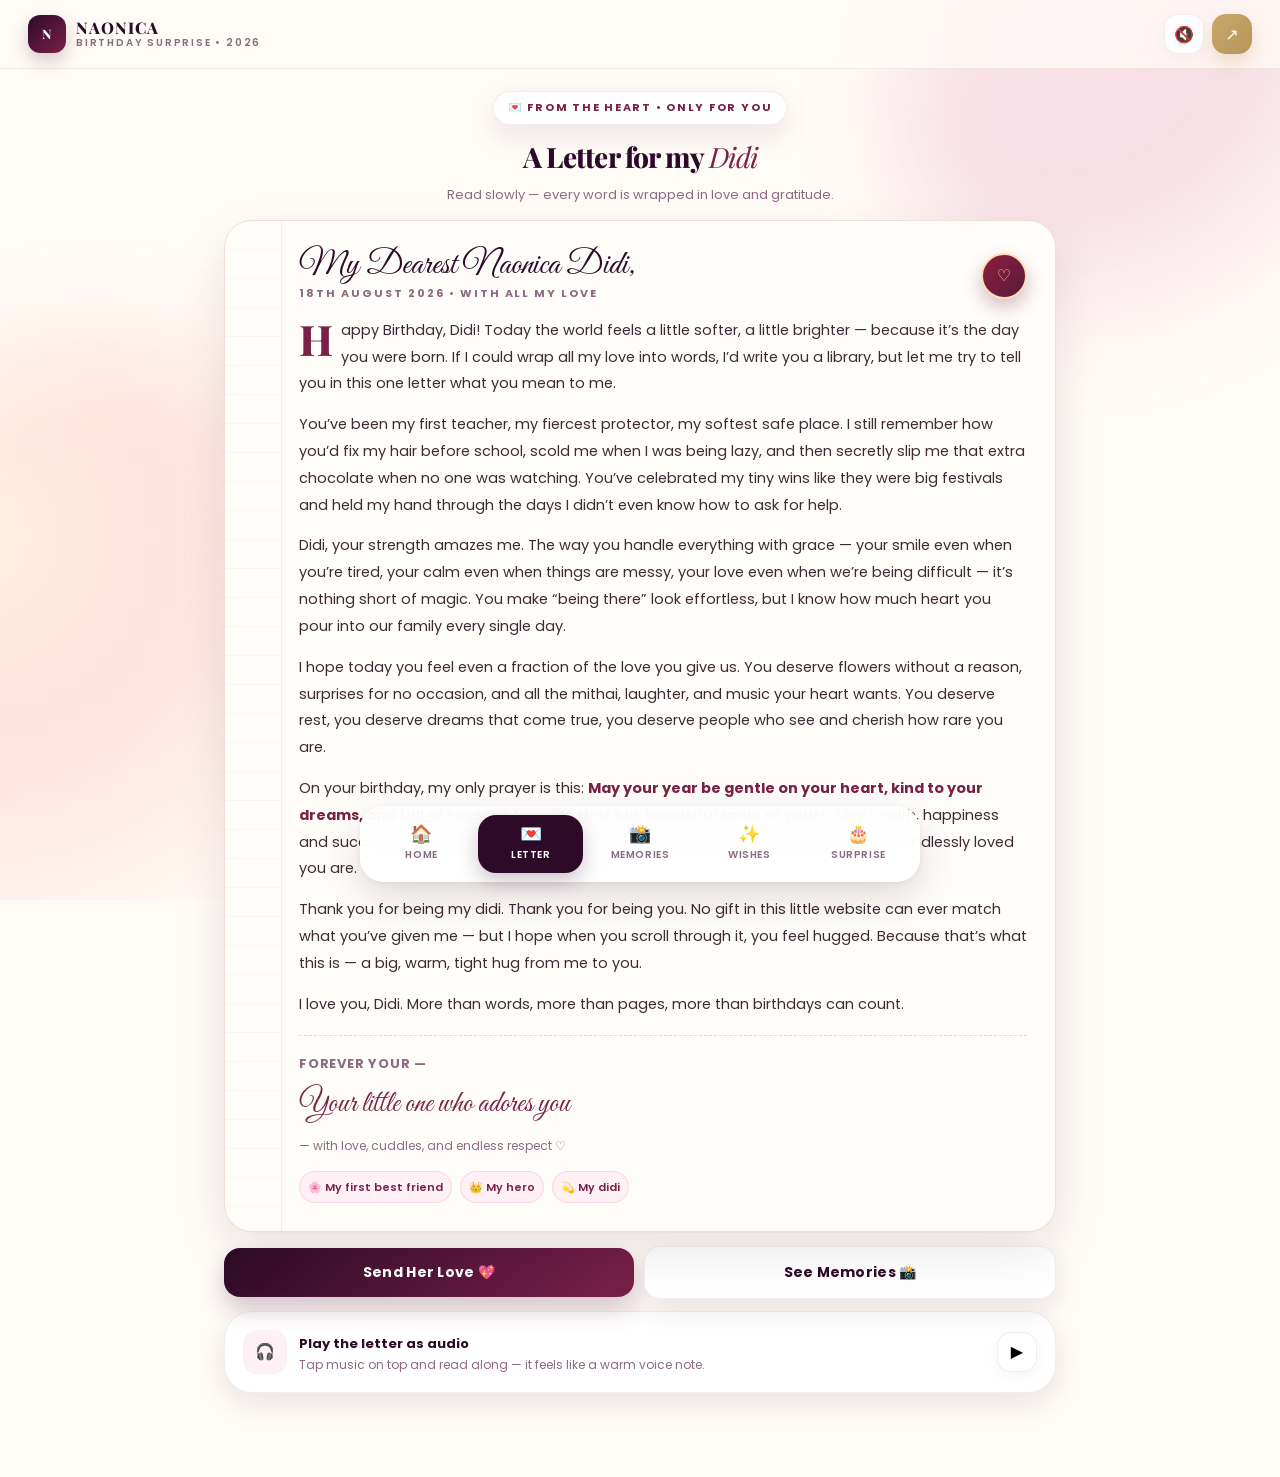
==== letter.html @ 91dc1b36 "feat: build premium multipage mobile birthday site for Naonica Didi - Home with hero, countdown, bal" ====
<!doctype html>
<html lang="en">
<head>
<meta charset="utf-8">
<meta name="viewport" content="width=device-width, initial-scale=1">
<title>Letter for Naonica Didi 💌 — Happy Birthday</title>
<meta name="theme-color" content="#2D0B28">
<link rel="stylesheet" href="css/style.css">
</head>
<body>
<div class="bg-ornament"><div class="bg-blob b1"></div><div class="bg-blob b2"></div></div>
<canvas id="confetti"></canvas>
<header class="topbar">
  <a href="index.html" class="brand">
    <div class="brand-mark">N</div>
    <div class="brand-text"><strong>NAONICA</strong><span>Birthday Surprise • 2026</span></div>
  </a>
  <div class="top-actions">
    <button class="icon-btn" id="musicBtn" aria-label="Toggle music">🔇</button>
    <button class="icon-btn gold" id="shareBtn">↗</button>
  </div>
</header>
<audio id="bgAudio" loop preload="none" src="https://cdn.pixabay.com/download/audio/2022/03/24/audio_0d38a2a75d.mp3?filename=happy-birthday-108323.mp3"></audio>

<main class="container">
  <section class="section" style="padding-bottom:6px">
    <div class="section-head" style="margin-bottom:14px">
      <div class="hero-badge" style="margin-bottom:10px">💌 From the heart • Only for you</div>
      <h2>A Letter for my <em>Didi</em></h2>
      <p>Read slowly — every word is wrapped in love and gratitude.</p>
    </div>

    <div class="letter-paper reveal">
      <div class="letter-inner">
        <div class="letter-top">
          <div>
            <div class="letter-title">My Dearest Naonica Didi,</div>
            <div class="letter-subtitle">18th August 2026 • With all my love</div>
          </div>
          <div class="seal">♡</div>
        </div>

        <div class="letter-body">
          <p><span class="dropcap">H</span>appy Birthday, Didi! Today the world feels a little softer, a little brighter — because it’s the day you were born. If I could wrap all my love into words, I’d write you a library, but let me try to tell you in this one letter what you mean to me.</p>

          <p>You’ve been my first teacher, my fiercest protector, my softest safe place. I still remember how you’d fix my hair before school, scold me when I was being lazy, and then secretly slip me that extra chocolate when no one was watching. You’ve celebrated my tiny wins like they were big festivals and held my hand through the days I didn’t even know how to ask for help.</p>

          <p>Didi, your strength amazes me. The way you handle everything with grace — your smile even when you’re tired, your calm even when things are messy, your love even when we’re being difficult — it’s nothing short of magic. You make “being there” look effortless, but I know how much heart you pour into our family every single day.</p>

          <p>I hope today you feel even a fraction of the love you give us. You deserve flowers without a reason, surprises for no occasion, and all the mithai, laughter, and music your heart wants. You deserve rest, you deserve dreams that come true, you deserve people who see and cherish how rare you are.</p>

          <p>On your birthday, my only prayer is this: <strong style="color:var(--wine)">May your year be gentle on your heart, kind to your dreams, and full of reasons to smile that big, beautiful smile of yours.</strong> May health, happiness and success follow you wherever you go — and may you never forget how deeply, endlessly loved you are.</p>

          <p>Thank you for being my didi. Thank you for being you. No gift in this little website can ever match what you’ve given me — but I hope when you scroll through it, you feel hugged. Because that’s what this is — a big, warm, tight hug from me to you.</p>

          <p style="margin-bottom:0">I love you, Didi. More than words, more than pages, more than birthdays can count.</p>

          <div class="signature">
            <div style="font-size:13px;color:var(--muted);letter-spacing:0.06em;text-transform:uppercase;font-weight:700">Forever your —</div>
            <div class="script">Your little one who adores you</div>
            <small>— with love, cuddles, and endless respect ♡</small>
            <div style="margin-top:12px;display:flex;gap:8px;flex-wrap:wrap">
              <span class="chip">🌸 My first best friend</span>
              <span class="chip">👑 My hero</span>
              <span class="chip">💫 My didi</span>
            </div>
          </div>
        </div>
      </div>
    </div>

    <div class="row" style="margin-top:14px">
      <button class="btn btn-primary" style="flex:1" data-confetti>Send Her Love 💖</button>
      <a href="memories.html" class="btn btn-ghost" style="flex:1">See Memories 📸</a>
    </div>

    <div class="card reveal" style="margin-top:12px;display:flex;gap:12px;align-items:center">
      <div style="width:44px;height:44px;border-radius:14px;background:#FFF0F6;display:grid;place-items:center">🎧</div>
      <div style="flex:1">
        <strong style="font-size:13px;color:var(--plum)">Play the letter as audio</strong>
        <p style="font-size:12px;color:var(--muted)">Tap music on top and read along — it feels like a warm voice note.</p>
      </div>
      <button class="icon-btn" id="musicBtn2">▶</button>
    </div>

  </section>
  <div class="spacer"></div>
</main>

<nav class="bottom-nav">
  <a class="nav-item" href="index.html"><i>🏠</i>Home</a>
  <a class="nav-item active" href="letter.html"><i>💌</i>Letter</a>
  <a class="nav-item" href="memories.html"><i>📸</i>Memories</a>
  <a class="nav-item" href="wishes.html"><i>✨</i>Wishes</a>
  <a class="nav-item" href="surprise.html"><i>🎂</i>Surprise</a>
</nav>

<script src="js/app.js"></script>
<script>
document.getElementById('musicBtn2')?.addEventListener('click',()=> document.getElementById('musicBtn')?.click());
</script>
</body>
</html>
---- css/style.css ----
@import url('https://fonts.googleapis.com/css2?family=Great+Vibes&family=Playfair+Display:ital,wght@0,400;0,600;0,700;0,800;1,400;1,600&family=Poppins:wght@300;400;500;600;700&family=Dancing+Script:wght@500;600;700&display=swap');

:root{
  --plum:#2D0B28;
  --plum2:#4A1942;
  --wine:#7A2148;
  --rose:#E8A0BF;
  --rose2:#F4C2D9;
  --blush:#FFF0F6;
  --cream:#FFFBF7;
  --paper:#FFFDF9;
  --gold:#C9A86A;
  --gold2:#E8C992;
  --gold3:#B8945A;
  --ink:#2B1228;
  --muted:#8B6B84;
  --border:rgba(74,25,66,0.08);
  --shadow:0 20px 60px rgba(45,11,40,0.12);
  --shadow2:0 10px 30px rgba(45,11,40,0.10);
  --radius:28px;
  --radius2:20px;
}
*{box-sizing:border-box;margin:0;padding:0}
html{scroll-behavior:smooth}
body{
  font-family:'Poppins',system-ui,-apple-system,sans-serif;
  background: var(--cream);
  color:var(--ink);
  -webkit-font-smoothing:antialiased;
  overflow-x:hidden;
  line-height:1.6;
}
a{text-decoration:none;color:inherit}
img{max-width:100%;display:block}
button{font-family:inherit}

/* Background ornaments */
.bg-ornament{position:fixed;inset:0;pointer-events:none;z-index:-1;overflow:hidden}
.bg-blob{position:absolute;border-radius:50%;filter:blur(50px);opacity:0.35}
.bg-blob.b1{width:520px;height:520px;background:radial-gradient(circle at 30% 30%, #F4C2D9 0%, #E8A0BF 40%, transparent 70%);top:-160px;right:-140px}
.bg-blob.b2{width:640px;height:640px;background:radial-gradient(circle at 30% 30%, #FFDAB9 0%, #FFB5A7 35%, transparent 70%);left:-220px;top:38%}
.bg-blob.b3{width:560px;height:560px;background:radial-gradient(circle at 30% 30%, #E8C992 0%, #C9A86A 30%, transparent 70%);right:-180px;bottom:-120px;opacity:0.18}

/* Header */
.topbar{
  position:sticky;top:0;z-index:40;
  backdrop-filter:blur(16px) saturate(180%);
  background:rgba(255,251,247,0.78);
  border-bottom:1px solid var(--border);
  padding:12px 16px;
  display:flex;align-items:center;justify-content:space-between;
}
.topbar .brand{
  display:flex;align-items:center;gap:10px;
}
.brand-mark{
  width:38px;height:38px;border-radius:12px;
  background:linear-gradient(135deg,var(--plum) 0%, var(--wine) 100%);
  display:grid;place-items:center;
  color:white;font-family:'Playfair Display',serif;font-weight:800;letter-spacing:0.04em;
  box-shadow:0 8px 18px rgba(74,25,66,0.22);
  font-size:13px;
}
.brand-text{line-height:1}
.brand-text strong{font-family:'Playfair Display',serif;font-weight:800;font-size:16px;letter-spacing:0.06em;color:var(--plum)}
.brand-text span{display:block;font-size:10px;letter-spacing:0.18em;text-transform:uppercase;color:var(--muted);font-weight:600;margin-top:1px}
.top-actions{display:flex;align-items:center;gap:8px}
.icon-btn{
  width:40px;height:40px;border-radius:14px;border:1px solid var(--border);
  background:rgba(255,255,255,0.9);display:grid;place-items:center;
  cursor:pointer;transition:.2s;box-shadow:0 4px 14px rgba(0,0,0,0.04);
  font-size:16px;
}
.icon-btn:active{transform:scale(0.95)}
.icon-btn.gold{background:linear-gradient(135deg,var(--gold) 0%, var(--gold3) 100%);color:white;border:none;box-shadow:0 8px 18px rgba(201,168,106,0.35)}

/* Bottom Nav (mobile first) */
.bottom-nav{
  position:fixed;left:12px;right:12px;bottom:12px;z-index:45;
  background:rgba(255,255,255,0.94);
  backdrop-filter:blur(20px) saturate(180%);
  border:1px solid rgba(255,255,255,0.9);
  box-shadow:0 16px 40px rgba(45,11,40,0.14), 0 2px 8px rgba(0,0,0,0.06);
  border-radius:24px;
  padding:8px 8px;
  display:flex;justify-content:space-between;gap:4px;
}
.nav-item{
  flex:1;display:flex;flex-direction:column;align-items:center;gap:4px;
  padding:10px 6px;border-radius:18px;
  color:var(--muted);font-size:10px;font-weight:600;letter-spacing:0.06em;text-transform:uppercase;
  transition:.2s;position:relative;
}
.nav-item i{font-style:normal;font-size:18px;line-height:1}
.nav-item.active{
  background:var(--plum);
  color:white;
  box-shadow:0 8px 20px rgba(45,11,40,0.24);
}
.nav-item.active::after{display:none}
@media(min-width:768px){
  .bottom-nav{left:50%;right:auto;transform:translateX(-50%);width:560px;bottom:18px}
  .topbar{padding:14px 28px}
}

/* Containers */
.container{max-width:720px;margin:0 auto;padding:0 16px}
@media(min-width:768px){.container{max-width:760px;padding:0 24px}}
@media(min-width:1024px){.container{max-width:880px}}

/* Hero */
.hero{padding:18px 0 28px;text-align:center;position:relative}
.hero-badge{
  display:inline-flex;align-items:center;gap:8px;
  background:white;border:1px solid var(--border);
  padding:7px 14px;border-radius:100px;
  font-size:11px;letter-spacing:0.16em;text-transform:uppercase;font-weight:700;color:var(--wine);
  box-shadow:var(--shadow2);
}
.hero-badge dot{width:7px;height:7px;background:#FF5A7A;border-radius:50%;display:inline-block;box-shadow:0 0 10px #FF5A7A;animation:pulse 1.6s infinite}
@keyframes pulse{0%,100%{transform:scale(1);opacity:1}50%{transform:scale(1.3);opacity:0.7}}
.hero-title{
  font-family:'Great Vibes',cursive;
  font-size:54px;line-height:0.95;
  color:var(--plum);
  margin:18px 0 6px;
  font-weight:400;
}
.hero-name{
  font-family:'Playfair Display',serif;
  font-size:42px;line-height:0.9;letter-spacing:0.08em;
  font-weight:800;
  background:linear-gradient(135deg,var(--plum) 0%, var(--wine) 30%, var(--gold) 100%);
  -webkit-background-clip:text;-webkit-text-fill-color:transparent;
  background-clip:text;
  margin-bottom:12px;
}
.hero-sub{
  font-size:15px;color:var(--muted);max-width:420px;margin:0 auto;line-height:1.6;
}
.hero-sub strong{color:var(--plum2);font-weight:600}
.hero-visual{
  position:relative;margin:22px auto 18px;
  width:min(360px, 92vw);height:360px;
}
.hero-card{
  position:absolute;inset:0;
  background:linear-gradient(180deg, #FFFDF9 0%, #FFF0F6 100%);
  border-radius:36px;
  border:1px solid rgba(255,255,255,0.9);
  box-shadow:var(--shadow);
  overflow:hidden;
  padding:18px;
  display:flex;flex-direction:column;
}
.hero-photo{
  flex:1;border-radius:24px;
  background:
    radial-gradient(600px 300px at 30% 10%, rgba(244,194,217,0.8), transparent 60%),
    radial-gradient(500px 300px at 90% 90%, rgba(255,218,185,0.9), transparent 60%),
    linear-gradient(135deg, #2D0B28 0%, #5A1A3A 45%, #8A3A5A 100%);
  position:relative;overflow:hidden;
  display:flex;align-items:center;justify-content:center;
}
.hero-photo::before{
  content:"";position:absolute;inset:0;
  background:radial-gradient(400px 200px at 50% 0%, rgba(255,255,255,0.16), transparent 70%);
}
.photo-placeholder{
  position:relative;z-index:2;text-align:center;color:white;padding:20px;
}
.photo-placeholder .script{font-family:'Great Vibes',cursive;font-size:38px;line-height:1;opacity:0.95}
.photo-placeholder .name{font-family:'Playfair Display',serif;font-weight:800;letter-spacing:0.18em;font-size:22px;margin-top:6px}
.photo-placeholder .tag{margin-top:10px;display:inline-block;background:rgba(255,255,255,0.14);backdrop-filter:blur(8px);border:1px solid rgba(255,255,255,0.18);padding:6px 12px;border-radius:100px;font-size:10px;letter-spacing:0.14em;text-transform:uppercase;font-weight:600}
.floating{position:absolute;z-index:3;background:white;border-radius:16px;padding:10px 12px;box-shadow:0 12px 30px rgba(45,11,40,0.12);display:flex;align-items:center;gap:10px;border:1px solid var(--border)}
.floating.f1{left:10px;top:18px;transform:rotate(-2deg)}
.floating.f2{right:10px;bottom:22px;transform:rotate(1.5deg)}
.floating .emoji{width:36px;height:36px;border-radius:12px;display:grid;place-items:center;font-size:18px}
.floating.f1 .emoji{background:#FFF0F6}
.floating.f2 .emoji{background:#FFF8E6}
.floating strong{font-size:12px;line-height:1;display:block;color:var(--plum)}
.floating span{font-size:11px;color:var(--muted);line-height:1}
.balloons{position:absolute;inset:0;pointer-events:none;overflow:visible}
.balloon{position:absolute;width:34px;height:42px;border-radius:50% 50% 50% 50% / 60% 60% 40% 40%;opacity:0.9}
.balloon::after{content:"";position:absolute;left:50%;bottom:-14px;width:1px;height:18px;background:rgba(0,0,0,0.15);transform:translateX(-50%)}
.balloon.b1{background:linear-gradient(180deg,#FF8FA3 0%, #FF5A7A 100%);left:6%;top:8%;animation:float 4s ease-in-out infinite}
.balloon.b2{background:linear-gradient(180deg,#FFD27A 0%, #FFB020 100%);right:8%;top:14%;animation:float 4.6s ease-in-out infinite .4s}
.balloon.b3{background:linear-gradient(180deg,#A8E6CF 0%, #5BC0A8 100%);left:14%;bottom:6%;width:28px;height:36px;animation:float 5s ease-in-out infinite .8s}
.balloon.b4{background:linear-gradient(180deg,#C9A6FF 0%, #9A6DFF 100%);right:18%;bottom:10%;width:26px;height:34px;animation:float 4.2s ease-in-out infinite 1s}
@keyframes float{0%,100%{transform:translateY(0) rotate(-1deg)}50%{transform:translateY(-12px) rotate(1deg)}}

/* Buttons */
.btn{
  display:inline-flex;align-items:center;justify-content:center;gap:10px;
  padding:14px 22px;border-radius:16px;
  font-weight:700;font-size:14px;letter-spacing:0.02em;
  border:none;cursor:pointer;transition:.2s;
  text-align:center;
}
.btn-primary{
  background:linear-gradient(135deg,var(--plum) 0%, var(--wine) 100%);
  color:white;box-shadow:0 12px 24px rgba(74,25,66,0.24);
}
.btn-primary:active{transform:scale(0.97)}
.btn-gold{
  background:linear-gradient(135deg,var(--gold) 0%, var(--gold3) 100%);
  color:white;box-shadow:0 12px 24px rgba(201,168,106,0.32);
}
.btn-ghost{
  background:white;color:var(--plum);border:1px solid var(--border);box-shadow:var(--shadow2);
}
.btn-block{width:100%}
.btn-lg{padding:16px 26px;font-size:15px;border-radius:18px}

/* Cards & Sections */
.section{padding:22px 0}
.section-head{text-align:center;margin-bottom:18px}
.section-head h2{font-family:'Playfair Display',serif;font-size:28px;font-weight:800;color:var(--plum);letter-spacing:-0.02em}
.section-head h2 em{font-weight:400;font-style:italic;color:var(--wine)}
.section-head p{color:var(--muted);font-size:13px;margin-top:6px;max-width:420px;margin-left:auto;margin-right:auto}
.card{
  background:white;border:1px solid var(--border);
  border-radius:var(--radius);box-shadow:var(--shadow2);
  padding:18px;
}
.card-cream{background:linear-gradient(180deg, #FFFFFF 0%, #FFF8F0 100%)}
.quick-grid{display:grid;grid-template-columns:1fr 1fr;gap:12px;margin-top:16px}
.quick-card{
  background:white;border:1px solid var(--border);border-radius:20px;padding:14px;
  box-shadow:var(--shadow2);text-align:left;transition:.2s;
}
.quick-card:active{transform:scale(0.98)}
.quick-card .qc-icon{width:44px;height:44px;border-radius:14px;display:grid;place-items:center;font-size:20px;margin-bottom:10px}
.quick-card h4{font-size:13px;font-weight:700;color:var(--plum);line-height:1.2}
.quick-card p{font-size:11px;color:var(--muted);margin-top:4px;line-height:1.5}
@media(min-width:768px){.quick-grid{grid-template-columns:repeat(4,1fr)}}

/* Countdown */
.countdown{display:grid;grid-template-columns:repeat(4,1fr);gap:10px;margin:16px 0}
.cd-box{background:white;border:1px solid var(--border);border-radius:18px;padding:12px 6px;text-align:center;box-shadow:var(--shadow2)}
.cd-box strong{display:block;font-family:'Playfair Display',serif;font-size:20px;color:var(--plum);line-height:1}
.cd-box span{font-size:10px;letter-spacing:0.14em;text-transform:uppercase;color:var(--muted);font-weight:700}

/* Letter page */
.letter-paper{
  background:var(--paper);
  border-radius:28px;
  border:1px solid #F0DDD6;
  box-shadow:0 20px 50px rgba(45,11,40,0.10), 0 1px 0 rgba(0,0,0,0.02);
  overflow:hidden;position:relative;
}
.letter-paper::before{
  content:"";position:absolute;left:0;top:0;bottom:0;width:56px;
  background:repeating-linear-gradient(180deg, transparent 0 28px, rgba(201,168,106,0.08) 28px 29px);
  border-right:1px solid rgba(201,168,106,0.18);
}
@media(max-width:480px){.letter-paper::before{display:none}}
.letter-inner{padding:22px 18px 22px 22px;position:relative}
@media(min-width:600px){.letter-inner{padding:28px 28px 28px 74px}}
.letter-top{display:flex;align-items:center;justify-content:space-between;gap:12px;margin-bottom:14px}
.seal{width:46px;height:46px;border-radius:50%;background:linear-gradient(135deg,#8B1E3F,#5A1A3A);display:grid;place-items:center;color:#FFDAB9;font-size:16px;box-shadow:0 8px 18px rgba(90,26,58,0.28);border:2px solid #FFDAB9}
.letter-title{font-family:'Great Vibes',cursive;font-size:34px;color:var(--plum);line-height:1}
.letter-subtitle{font-size:11px;letter-spacing:0.18em;text-transform:uppercase;color:var(--muted);font-weight:700;margin-top:2px}
.letter-body{font-size:14.5px;line-height:1.85;color:#3E2A36}
.letter-body p{margin-bottom:14px}
.letter-body .dropcap{font-family:'Playfair Display',serif;font-size:42px;line-height:0.8;float:left;margin:6px 8px 0 0;color:var(--wine);font-weight:800}
.signature{margin-top:18px;padding-top:16px;border-top:1px dashed rgba(201,168,106,0.4)}
.signature .script{font-family:'Great Vibes',cursive;font-size:30px;color:var(--wine)}
.signature small{color:var(--muted);font-size:12px}

/* Gallery */
.masonry{columns:1;column-gap:12px}
@media(min-width:560px){.masonry{columns:2}}
.memory{
  break-inside:avoid;margin-bottom:12px;
  background:white;border-radius:22px;overflow:hidden;
  border:1px solid var(--border);box-shadow:var(--shadow2);
  transition:.2s;
}
.memory:active{transform:scale(0.99)}
.memory-img{
  aspect-ratio:4/3;position:relative;overflow:hidden;
  background:linear-gradient(135deg,#FFF0F6 0%, #FFDAB9 100%);
  display:grid;place-items:center;
}
.memory-img img{width:100%;height:100%;object-fit:cover}
.memory-img .ph{font-size:42px}
.memory-cap{padding:12px 14px}
.memory-cap h4{font-size:13px;font-weight:700;color:var(--plum)}
.memory-cap p{font-size:12px;color:var(--muted);margin-top:3px;line-height:1.5}
.tag-pill{display:inline-block;background:var(--blush);color:var(--wine);font-size:10px;font-weight:700;letter-spacing:0.08em;text-transform:uppercase;padding:4px 8px;border-radius:100px;margin-bottom:8px}
.polaroid{transform:rotate(var(--r,0deg))}

/* Wishes */
.wish-form{
  background:white;border-radius:24px;padding:16px;border:1px solid var(--border);box-shadow:var(--shadow2);
}
.input, .textarea, .select{
  width:100%;padding:13px 14px;border-radius:14px;
  border:1px solid #EADDE6;background:#FFFBF7;
  font-size:14px;color:var(--ink);outline:none;transition:.15s;
}
.input:focus, .textarea:focus, .select:focus{border-color:var(--rose);background:white;box-shadow:0 0 0 4px rgba(232,160,191,0.15)}
.textarea{min-height:92px;resize:vertical}
.wish-list{display:grid;gap:12px;margin-top:14px}
.wish-card{
  background:white;border-radius:20px;padding:14px 14px 14px 16px;
  border:1px solid var(--border);box-shadow:var(--shadow2);
  position:relative;overflow:hidden;
}
.wish-card::before{content:"";position:absolute;left:0;top:0;bottom:0;width:4px;background:var(--gold)}
.wish-head{display:flex;align-items:center;gap:10px;margin-bottom:8px}
.avatar{width:38px;height:38px;border-radius:12px;display:grid;place-items:center;color:white;font-weight:800;font-size:13px;flex:none}
.wish-head strong{font-size:13px;color:var(--plum);line-height:1}
.wish-head span{font-size:11px;color:var(--muted);display:block}
.wish-text{font-size:13px;line-height:1.65;color:#4B3246}
.wish-meta{display:flex;gap:8px;margin-top:10px;flex-wrap:wrap}
.chip{font-size:11px;background:var(--blush);color:var(--wine);padding:5px 8px;border-radius:100px;font-weight:600;border:1px solid rgba(232,160,191,0.3)}

/* Timeline */
.timeline{position:relative;padding-left:18px;margin-top:8px}
.timeline::before{content:"";position:absolute;left:7px;top:8px;bottom:8px;width:2px;background:linear-gradient(180deg, var(--rose) 0%, var(--gold) 100%);border-radius:100px;opacity:0.5}
.tl-item{position:relative;padding:0 0 18px 18px}
.tl-item::before{content:"";position:absolute;left:-4px;top:4px;width:14px;height:14px;background:white;border:3px solid var(--wine);border-radius:50%;box-shadow:0 2px 8px rgba(0,0,0,0.08)}
.tl-card{background:white;border-radius:18px;padding:14px;border:1px solid var(--border);box-shadow:var(--shadow2)}
.tl-card h4{font-size:13px;font-weight:700;color:var(--plum)}
.tl-card p{font-size:12px;color:var(--muted);margin-top:4px;line-height:1.6}
.tl-card .year{font-size:10px;letter-spacing:0.14em;text-transform:uppercase;font-weight:800;color:var(--gold3);margin-bottom:6px;display:block}

/* Cake */
.cake-wrap{
  background:linear-gradient(180deg, #FFFFFF 0%, #FFF0F6 100%);
  border-radius:28px;border:1px solid var(--border);box-shadow:var(--shadow);
  padding:18px;text-align:center;overflow:hidden;position:relative;
}
.cake-stage{
  background:
    radial-gradient(500px 220px at 50% 0%, rgba(244,194,217,0.5), transparent 70%),
    linear-gradient(180deg, #2D0B28 0%, #4A1942 60%, #7A2148 100%);
  border-radius:24px;padding:22px 16px 18px;position:relative;overflow:hidden;
}
.cake-stage::after{content:"";position:absolute;inset:0;background:radial-gradient(600px 300px at 50% -20%, rgba(255,255,255,0.14), transparent 60%);pointer-events:none}
.cake{
  position:relative;z-index:1;width:220px;margin:0 auto;
}
.cake-tier{
  margin:0 auto;background:linear-gradient(180deg,#FFFBF7 0%, #FFF0E0 100%);
  border:1px solid rgba(255,255,255,0.9);
  box-shadow:0 10px 20px rgba(0,0,0,0.18), inset 0 2px 0 rgba(255,255,255,0.9);
  position:relative;
}
.cake-tier.t1{width:92px;height:34px;border-radius:14px 14px 10px 10px;z-index:3}
.cake-tier.t2{width:148px;height:42px;border-radius:16px 16px 12px 12px;margin-top:-6px;z-index:2}
.cake-tier.t3{width:198px;height:54px;border-radius:18px 18px 16px 16px;margin-top:-6px;z-index:1}
.drip{position:absolute;left:8px;right:8px;top:0;height:16px;background:linear-gradient(180deg,#FF8FA3 0%, #FF6B8A 100%);border-radius:0 0 12px 12px;opacity:0.95}
.drip::before,.drip::after{content:"";position:absolute;top:6px;width:14px;height:22px;background:#FF6B8A;border-radius:0 0 10px 10px}
.drip::before{left:22px} .drip::after{right:22px}
.icing-dots{position:absolute;left:0;right:0;top:10px;display:flex;justify-content:space-around;padding:0 12px}
.icing-dots i{width:7px;height:7px;background:white;border-radius:50%;opacity:0.9;box-shadow:0 1px 4px rgba(0,0,0,0.15)}
.candles{display:flex;justify-content:center;gap:14px;position:relative;z-index:4;margin-bottom:6px}
.candle{width:14px;height:38px;background:linear-gradient(180deg,#FFF8E6 0%, #FFDAB9 100%);border-radius:7px 7px 4px 4px;position:relative;border:1px solid rgba(0,0,0,0.06);cursor:pointer;transition:.2s}
.candle::before{content:"";position:absolute;left:50%;top:-8px;width:2px;height:10px;background:#3A2A1A;transform:translateX(-50%);border-radius:100px}
.flame{
  position:absolute;left:50%;top:-22px;transform:translateX(-50%);
  width:14px;height:18px;background:radial-gradient(circle at 50% 70%, #FFF6A0 0%, #FFC93A 45%, #FF6B1A 78%, transparent 78%);
  border-radius:50% 50% 50% 50% / 60% 60% 40% 40%;
  box-shadow:0 0 16px rgba(255,180,40,0.8), 0 0 30px rgba(255,120,20,0.45);
  animation:flicker .18s infinite alternate;
  transition:.3s;
}
.candle.off .flame{opacity:0;transform:translateX(-50%) scale(0.2);filter:blur(1px)}
.candle.off{filter:saturate(0.7) brightness(0.95)}
@keyframes flicker{0%{transform:translateX(-50%) scale(1) rotate(-1deg)}100%{transform:translateX(-50%) scale(1.06) rotate(1deg)}}
.plate{width:236px;height:14px;background:linear-gradient(180deg, #FFFDF9 0%, #EADFCF 100%);border-radius:0 0 18px 18px;margin:0 auto;box-shadow:0 8px 18px rgba(0,0,0,0.18);border:1px solid rgba(0,0,0,0.06)}
.cake-actions{display:flex;gap:10px;justify-content:center;margin-top:16px;flex-wrap:wrap}
.hint{font-size:11px;letter-spacing:0.08em;text-transform:uppercase;font-weight:700;color:rgba(255,255,255,0.78);margin-top:10px}

/* Confetti canvas */
#confetti{position:fixed;inset:0;pointer-events:none;z-index:60}

/* Toast */
.toast{
  position:fixed;left:50%;bottom:84px;transform:translateX(-50%) translateY(12px);
  background:var(--plum);color:white;padding:12px 16px;border-radius:14px;
  font-size:13px;font-weight:600;box-shadow:0 12px 30px rgba(0,0,0,0.18);
  opacity:0;pointer-events:none;transition:.25s;z-index:70;white-space:nowrap;
  display:flex;align-items:center;gap:8px;
}
.toast.show{opacity:1;transform:translateX(-50%) translateY(0)}

/* Lightbox */
.lightbox{position:fixed;inset:0;z-index:80;background:rgba(20,8,18,0.72);backdrop-filter:blur(10px);display:none;align-items:center;justify-content:center;padding:18px}
.lightbox.open{display:flex}
.lightbox-card{background:white;border-radius:24px;overflow:hidden;max-width:520px;width:100%;box-shadow:0 30px 80px rgba(0,0,0,0.35)}
.lightbox-card img{width:100%;aspect-ratio:4/3;object-fit:cover}
.lightbox-cap{padding:16px}
.lightbox-cap h4{font-family:'Playfair Display',serif;font-size:18px;color:var(--plum)}
.lightbox-cap p{font-size:13px;color:var(--muted);margin-top:4px}

/* Utilities */
.muted{color:var(--muted)}
.center{text-align:center}
.stack{display:grid;gap:12px}
.row{display:flex;gap:10px;align-items:center}
.divider{height:1px;background:var(--border);margin:16px 0}
.badge-gold{display:inline-flex;align-items:center;gap:6px;background:linear-gradient(135deg,var(--gold) 0%, var(--gold3) 100%);color:white;padding:6px 10px;border-radius:100px;font-size:11px;font-weight:700;letter-spacing:0.06em}
.shimmer{
  position:relative;overflow:hidden;
}
.shimmer::after{
  content:"";position:absolute;inset:0;
  background:linear-gradient(110deg, transparent 20%, rgba(255,255,255,0.55) 40%, transparent 60%);
  transform:translateX(-100%);animation:shimmer 2.4s infinite;
}
@keyframes shimmer{100%{transform:translateX(100%)}}
.reveal{opacity:0;transform:translateY(14px);transition:.6s cubic-bezier(.2,.8,.2,1)}
.reveal.in{opacity:1;transform:none}
.spacer{height:84px}
@media(min-width:768px){.spacer{height:78px}}

/* Surprise reveal */
.reveal-box{
  background:white;border-radius:24px;padding:20px;border:1px solid var(--border);box-shadow:var(--shadow2);text-align:center;
}
.big-emoji{font-size:44px;line-height:1}
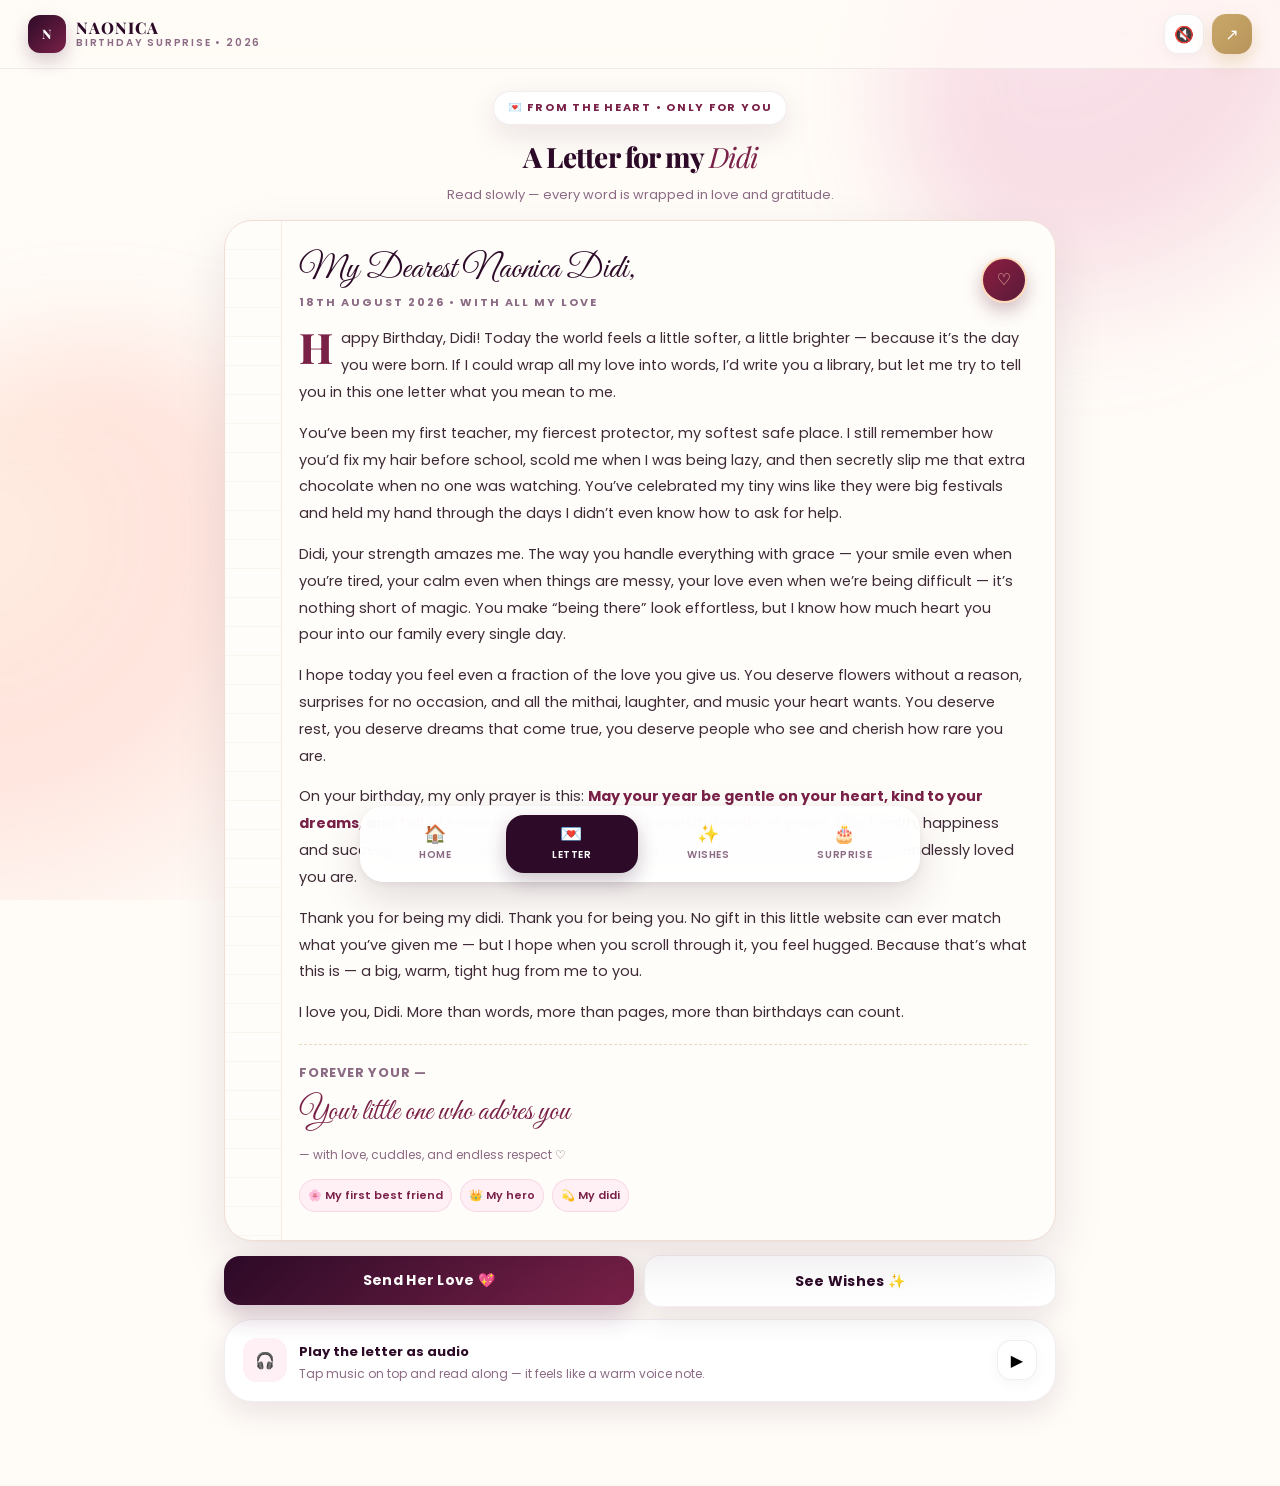
==== commit 2d1d97be: "Remove memories section Co-authored-by: arena-agent <297053741+arena-agent@users.noreply.github.com>" ====
--- a/letter.html
+++ b/letter.html
@@ -71,7 +71,7 @@
 
     <div class="row" style="margin-top:14px">
       <button class="btn btn-primary" style="flex:1" data-confetti>Send Her Love 💖</button>
-      <a href="memories.html" class="btn btn-ghost" style="flex:1">See Memories 📸</a>
+      <a href="wishes.html" class="btn btn-ghost" style="flex:1">See Wishes ✨</a>
     </div>
 
     <div class="card reveal" style="margin-top:12px;display:flex;gap:12px;align-items:center">
@@ -90,7 +90,6 @@
 <nav class="bottom-nav">
   <a class="nav-item" href="index.html"><i>🏠</i>Home</a>
   <a class="nav-item active" href="letter.html"><i>💌</i>Letter</a>
-  <a class="nav-item" href="memories.html"><i>📸</i>Memories</a>
   <a class="nav-item" href="wishes.html"><i>✨</i>Wishes</a>
   <a class="nav-item" href="surprise.html"><i>🎂</i>Surprise</a>
 </nav>
--- a/css/style.css
+++ b/css/style.css
@@ -121,11 +121,13 @@
 @keyframes pulse{0%,100%{transform:scale(1);opacity:1}50%{transform:scale(1.3);opacity:0.7}}
 .hero-title{
   font-family:'Great Vibes',cursive;
-  font-size:54px;line-height:0.95;
+  font-size:42px;line-height:1.2;
   color:var(--plum);
-  margin:18px 0 6px;
+  margin:16px 0 10px;
   font-weight:400;
 }
+@media(min-width:380px){.hero-title{font-size:48px}}
+@media(min-width:480px){.hero-title{font-size:54px;line-height:1.1}}
 .hero-name{
   font-family:'Playfair Display',serif;
   font-size:42px;line-height:0.9;letter-spacing:0.08em;
@@ -167,14 +169,24 @@
   background:radial-gradient(400px 200px at 50% 0%, rgba(255,255,255,0.16), transparent 70%);
 }
 .photo-placeholder{
-  position:relative;z-index:2;text-align:center;color:white;padding:20px;
+  position:relative;z-index:2;text-align:center;color:white;padding:64px 22px 20px;
 }
 .photo-placeholder .script{font-family:'Great Vibes',cursive;font-size:38px;line-height:1;opacity:0.95}
+.photo-quote{margin-top:14px;font-size:12px;opacity:0.85;line-height:1.5}
+@media(max-width:374px){
+  .photo-placeholder{padding:28px 12px 16px}
+  .photo-placeholder .script{font-size:30px}
+  .photo-quote{font-size:11.5px}
+}
 .photo-placeholder .name{font-family:'Playfair Display',serif;font-weight:800;letter-spacing:0.18em;font-size:22px;margin-top:6px}
 .photo-placeholder .tag{margin-top:10px;display:inline-block;background:rgba(255,255,255,0.14);backdrop-filter:blur(8px);border:1px solid rgba(255,255,255,0.18);padding:6px 12px;border-radius:100px;font-size:10px;letter-spacing:0.14em;text-transform:uppercase;font-weight:600}
 .floating{position:absolute;z-index:3;background:white;border-radius:16px;padding:10px 12px;box-shadow:0 12px 30px rgba(45,11,40,0.12);display:flex;align-items:center;gap:10px;border:1px solid var(--border)}
-.floating.f1{left:10px;top:18px;transform:rotate(-2deg)}
-.floating.f2{right:10px;bottom:22px;transform:rotate(1.5deg)}
+.floating.f1{left:-8px;top:-14px;transform:rotate(-2deg)}
+.floating.f2{right:-8px;top:-14px;transform:rotate(1.5deg)}
+@media(max-width:374px){
+  .floating.f1{left:-6px;transform:rotate(-2deg) scale(0.82);transform-origin:top left}
+  .floating.f2{right:-6px;transform:rotate(1.5deg) scale(0.82);transform-origin:top right}
+}
 .floating .emoji{width:36px;height:36px;border-radius:12px;display:grid;place-items:center;font-size:18px}
 .floating.f1 .emoji{background:#FFF0F6}
 .floating.f2 .emoji{background:#FFF8E6}
@@ -233,7 +245,7 @@
 .quick-card .qc-icon{width:44px;height:44px;border-radius:14px;display:grid;place-items:center;font-size:20px;margin-bottom:10px}
 .quick-card h4{font-size:13px;font-weight:700;color:var(--plum);line-height:1.2}
 .quick-card p{font-size:11px;color:var(--muted);margin-top:4px;line-height:1.5}
-@media(min-width:768px){.quick-grid{grid-template-columns:repeat(4,1fr)}}
+@media(min-width:768px){.quick-grid{grid-template-columns:repeat(3,1fr)}}
 
 /* Countdown */
 .countdown{display:grid;grid-template-columns:repeat(4,1fr);gap:10px;margin:16px 0}
@@ -259,7 +271,8 @@
 @media(min-width:600px){.letter-inner{padding:28px 28px 28px 74px}}
 .letter-top{display:flex;align-items:center;justify-content:space-between;gap:12px;margin-bottom:14px}
 .seal{width:46px;height:46px;border-radius:50%;background:linear-gradient(135deg,#8B1E3F,#5A1A3A);display:grid;place-items:center;color:#FFDAB9;font-size:16px;box-shadow:0 8px 18px rgba(90,26,58,0.28);border:2px solid #FFDAB9}
-.letter-title{font-family:'Great Vibes',cursive;font-size:34px;color:var(--plum);line-height:1}
+.letter-title{font-family:'Great Vibes',cursive;font-size:34px;color:var(--plum);line-height:1.25}
+@media(max-width:400px){.letter-title{font-size:29px}}
 .letter-subtitle{font-size:11px;letter-spacing:0.18em;text-transform:uppercase;color:var(--muted);font-weight:700;margin-top:2px}
 .letter-body{font-size:14.5px;line-height:1.85;color:#3E2A36}
 .letter-body p{margin-bottom:14px}
@@ -267,29 +280,6 @@
 .signature{margin-top:18px;padding-top:16px;border-top:1px dashed rgba(201,168,106,0.4)}
 .signature .script{font-family:'Great Vibes',cursive;font-size:30px;color:var(--wine)}
 .signature small{color:var(--muted);font-size:12px}
-
-/* Gallery */
-.masonry{columns:1;column-gap:12px}
-@media(min-width:560px){.masonry{columns:2}}
-.memory{
-  break-inside:avoid;margin-bottom:12px;
-  background:white;border-radius:22px;overflow:hidden;
-  border:1px solid var(--border);box-shadow:var(--shadow2);
-  transition:.2s;
-}
-.memory:active{transform:scale(0.99)}
-.memory-img{
-  aspect-ratio:4/3;position:relative;overflow:hidden;
-  background:linear-gradient(135deg,#FFF0F6 0%, #FFDAB9 100%);
-  display:grid;place-items:center;
-}
-.memory-img img{width:100%;height:100%;object-fit:cover}
-.memory-img .ph{font-size:42px}
-.memory-cap{padding:12px 14px}
-.memory-cap h4{font-size:13px;font-weight:700;color:var(--plum)}
-.memory-cap p{font-size:12px;color:var(--muted);margin-top:3px;line-height:1.5}
-.tag-pill{display:inline-block;background:var(--blush);color:var(--wine);font-size:10px;font-weight:700;letter-spacing:0.08em;text-transform:uppercase;padding:4px 8px;border-radius:100px;margin-bottom:8px}
-.polaroid{transform:rotate(var(--r,0deg))}
 
 /* Wishes */
 .wish-form{
@@ -318,10 +308,10 @@
 .chip{font-size:11px;background:var(--blush);color:var(--wine);padding:5px 8px;border-radius:100px;font-weight:600;border:1px solid rgba(232,160,191,0.3)}
 
 /* Timeline */
-.timeline{position:relative;padding-left:18px;margin-top:8px}
+.timeline{position:relative;padding-left:0;margin-top:8px}
 .timeline::before{content:"";position:absolute;left:7px;top:8px;bottom:8px;width:2px;background:linear-gradient(180deg, var(--rose) 0%, var(--gold) 100%);border-radius:100px;opacity:0.5}
 .tl-item{position:relative;padding:0 0 18px 18px}
-.tl-item::before{content:"";position:absolute;left:-4px;top:4px;width:14px;height:14px;background:white;border:3px solid var(--wine);border-radius:50%;box-shadow:0 2px 8px rgba(0,0,0,0.08)}
+.tl-item::before{content:"";position:absolute;left:-17px;top:4px;width:14px;height:14px;background:white;border:3px solid var(--wine);border-radius:50%;box-shadow:0 2px 8px rgba(0,0,0,0.08)}
 .tl-card{background:white;border-radius:18px;padding:14px;border:1px solid var(--border);box-shadow:var(--shadow2)}
 .tl-card h4{font-size:13px;font-weight:700;color:var(--plum)}
 .tl-card p{font-size:12px;color:var(--muted);margin-top:4px;line-height:1.6}
@@ -388,15 +378,6 @@
 }
 .toast.show{opacity:1;transform:translateX(-50%) translateY(0)}
 
-/* Lightbox */
-.lightbox{position:fixed;inset:0;z-index:80;background:rgba(20,8,18,0.72);backdrop-filter:blur(10px);display:none;align-items:center;justify-content:center;padding:18px}
-.lightbox.open{display:flex}
-.lightbox-card{background:white;border-radius:24px;overflow:hidden;max-width:520px;width:100%;box-shadow:0 30px 80px rgba(0,0,0,0.35)}
-.lightbox-card img{width:100%;aspect-ratio:4/3;object-fit:cover}
-.lightbox-cap{padding:16px}
-.lightbox-cap h4{font-family:'Playfair Display',serif;font-size:18px;color:var(--plum)}
-.lightbox-cap p{font-size:13px;color:var(--muted);margin-top:4px}
-
 /* Utilities */
 .muted{color:var(--muted)}
 .center{text-align:center}
